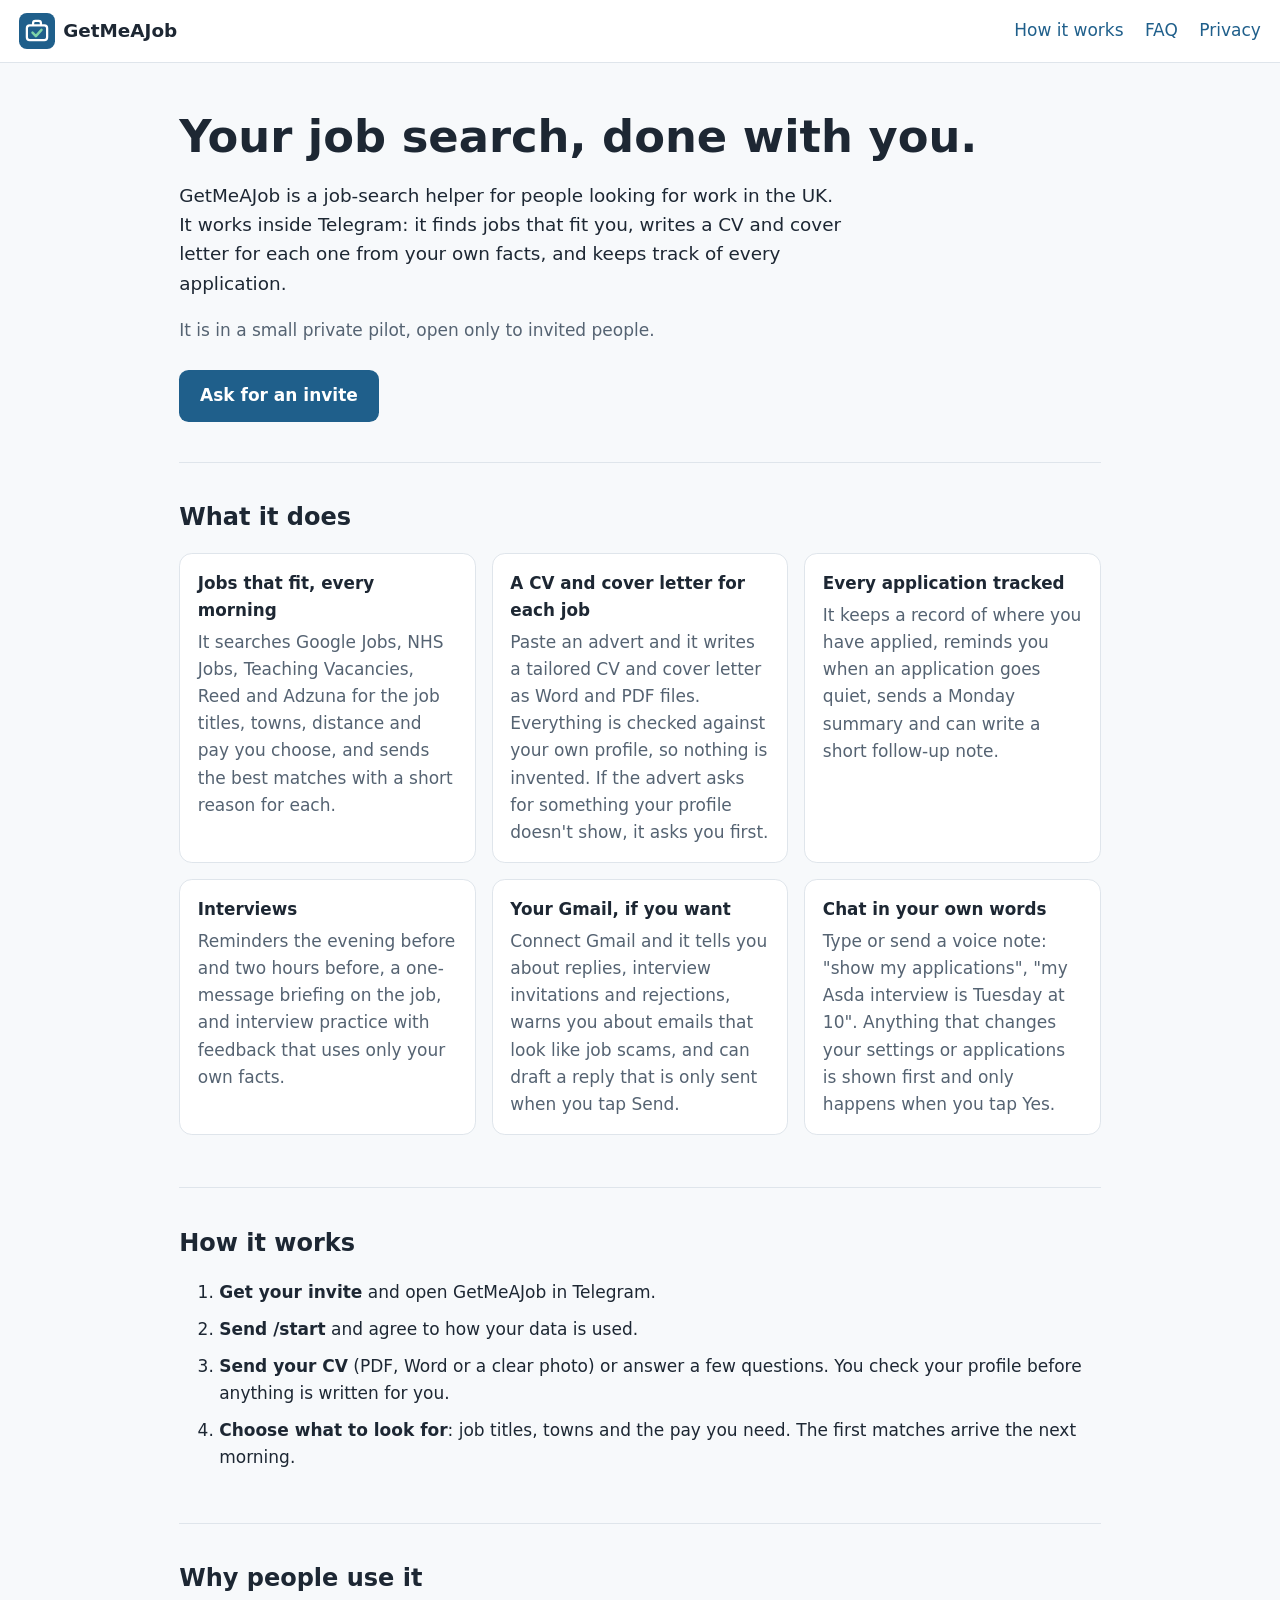
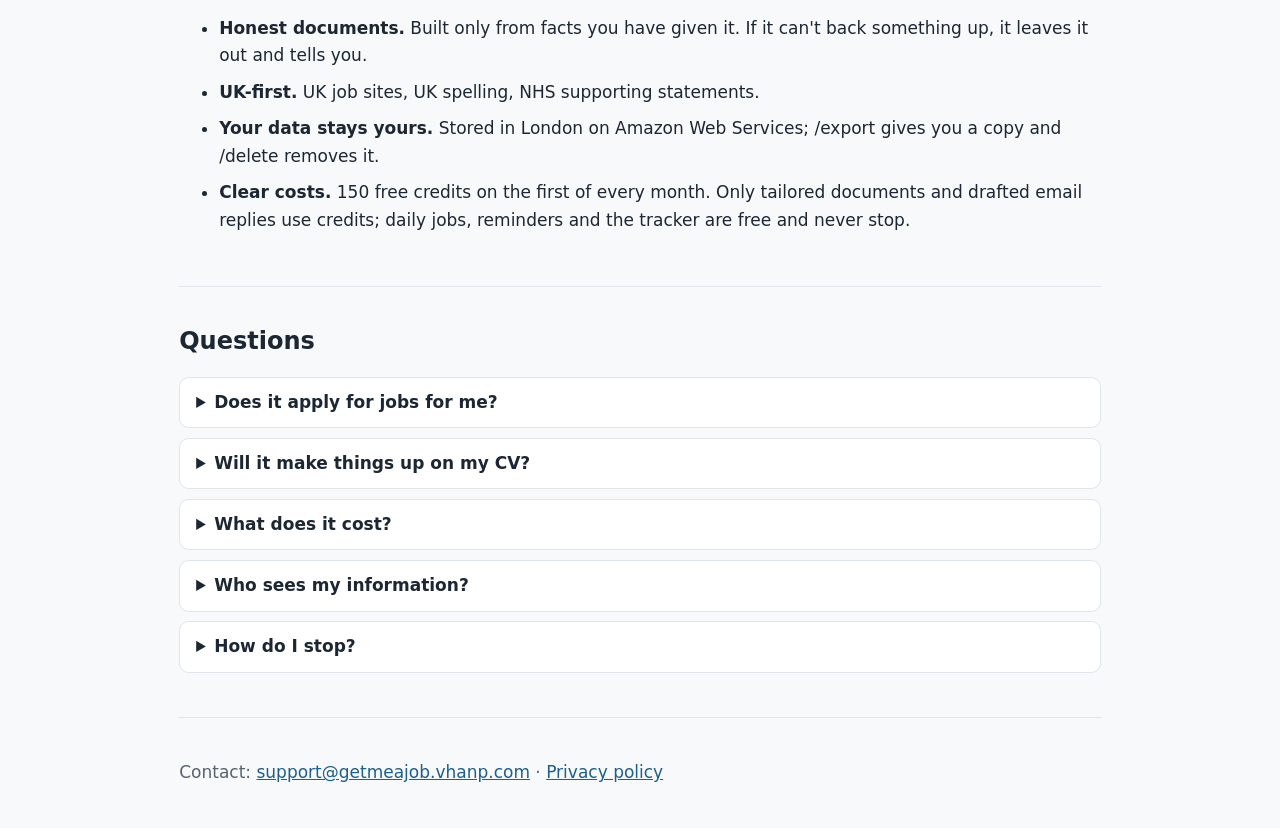
==== index.html @ 9c777a47 "feat: a professional home page and a logo; every claim from the bot's own fact sheet (GetMeAJob card" ====
<!doctype html>
<html lang="en-GB">
<head>
<meta charset="utf-8">
<meta name="viewport" content="width=device-width, initial-scale=1">
<title>GetMeAJob: your job search, done with you</title>
<meta name="description" content="A UK job-search helper in Telegram: daily matching jobs, a tailored CV and cover letter from your own facts, and every application tracked.">
<link rel="icon" href="logo.svg" type="image/svg+xml">
<link rel="stylesheet" href="home.css">
</head>
<body>
<header class="top">
  <a class="brand" href="./"><img src="logo.svg" alt="" width="36" height="36"> GetMeAJob</a>
  <nav><a href="#how">How it works</a> <a href="#faq">FAQ</a> <a href="privacy.html">Privacy</a></nav>
</header>

<main>
<section class="hero">
  <h1>Your job search, done with you.</h1>
  <p class="lead">GetMeAJob is a job-search helper for people looking for work in the UK. It works inside Telegram: it finds jobs that fit you, writes a CV and cover letter for each one from your own facts, and keeps track of every application.</p>
  <p class="pilot">It is in a small private pilot, open only to invited people.</p>
  <a class="button" href="mailto:support@getmeajob.vhanp.com?subject=GetMeAJob%20invite">Ask for an invite</a>
</section>

<section aria-labelledby="what">
  <h2 id="what">What it does</h2>
  <ul class="cards">
    <li><h3>Jobs that fit, every morning</h3><p>It searches Google Jobs, NHS Jobs, Teaching Vacancies, Reed and Adzuna for the job titles, towns, distance and pay you choose, and sends the best matches with a short reason for each.</p></li>
    <li><h3>A CV and cover letter for each job</h3><p>Paste an advert and it writes a tailored CV and cover letter as Word and PDF files. Everything is checked against your own profile, so nothing is invented. If the advert asks for something your profile doesn't show, it asks you first.</p></li>
    <li><h3>Every application tracked</h3><p>It keeps a record of where you have applied, reminds you when an application goes quiet, sends a Monday summary and can write a short follow-up note.</p></li>
    <li><h3>Interviews</h3><p>Reminders the evening before and two hours before, a one-message briefing on the job, and interview practice with feedback that uses only your own facts.</p></li>
    <li><h3>Your Gmail, if you want</h3><p>Connect Gmail and it tells you about replies, interview invitations and rejections, warns you about emails that look like job scams, and can draft a reply that is only sent when you tap Send.</p></li>
    <li><h3>Chat in your own words</h3><p>Type or send a voice note: "show my applications", "my Asda interview is Tuesday at 10". Anything that changes your settings or applications is shown first and only happens when you tap Yes.</p></li>
  </ul>
</section>

<section aria-labelledby="how">
  <h2 id="how">How it works</h2>
  <ol class="steps">
    <li><strong>Get your invite</strong> and open GetMeAJob in Telegram.</li>
    <li><strong>Send /start</strong> and agree to how your data is used.</li>
    <li><strong>Send your CV</strong> (PDF, Word or a clear photo) or answer a few questions. You check your profile before anything is written for you.</li>
    <li><strong>Choose what to look for</strong>: job titles, towns and the pay you need. The first matches arrive the next morning.</li>
  </ol>
</section>

<section aria-labelledby="why">
  <h2 id="why">Why people use it</h2>
  <ul class="why">
    <li><strong>Honest documents.</strong> Built only from facts you have given it. If it can't back something up, it leaves it out and tells you.</li>
    <li><strong>UK-first.</strong> UK job sites, UK spelling, NHS supporting statements.</li>
    <li><strong>Your data stays yours.</strong> Stored in London on Amazon Web Services; /export gives you a copy and /delete removes it.</li>
    <li><strong>Clear costs.</strong> 150 free credits on the first of every month. Only tailored documents and drafted email replies use credits; daily jobs, reminders and the tracker are free and never stop.</li>
  </ul>
</section>

<section aria-labelledby="faq">
  <h2 id="faq">Questions</h2>
  <details><summary>Does it apply for jobs for me?</summary><p>No. You apply yourself, on the employer's website or by email. GetMeAJob writes the documents and keeps track of where you have applied.</p></details>
  <details><summary>Will it make things up on my CV?</summary><p>No. Every document is checked against your own profile. If the advert asks for something you haven't told it, it asks you first, and it never puts in a number, employer or qualification you don't have.</p></details>
  <details><summary>What does it cost?</summary><p>Everyone gets 150 free credits on the first of each month. A tailored CV and cover letter uses 35, a CV only 10, a cover letter only 15, a general CV 20 and a drafted email reply 2. Everything else is free. Extra credits can be bought with Telegram Stars; nothing renews automatically.</p></details>
  <details><summary>Who sees my information?</summary><p>It is stored in the UK (London). To read your CV and write documents, text is sent to Anthropic, a US AI company; voice notes, if you use them, go to OpenAI. See the <a href="privacy.html">privacy policy</a> for the details.</p></details>
  <details><summary>How do I stop?</summary><p>Send /pause to stop the morning jobs, or /delete to remove everything held about you.</p></details>
</section>
</main>

<footer>
  <p>Contact: <a href="mailto:support@getmeajob.vhanp.com">support@getmeajob.vhanp.com</a> · <a href="privacy.html">Privacy policy</a></p>
</footer>
</body>
</html>
---- home.css ----
:root{--ink:#1d2733;--muted:#556372;--brand:#1f5f8b;--accent:#2f9e6a;--bg:#f7f9fb;--card:#fff;--line:#dfe5eb}
*{box-sizing:border-box}
body{margin:0;font:17px/1.6 system-ui,-apple-system,"Segoe UI",Roboto,Arial,sans-serif;color:var(--ink);background:var(--bg)}
a{color:var(--brand)}
.top{display:flex;justify-content:space-between;align-items:center;gap:1rem;flex-wrap:wrap;padding:.8rem 1.2rem;background:var(--card);border-bottom:1px solid var(--line)}
.brand{display:flex;align-items:center;gap:.5rem;font-weight:700;font-size:1.15rem;color:var(--ink);text-decoration:none}
nav a{margin-left:1rem;text-decoration:none}
main{max-width:60rem;margin:0 auto;padding:0 1.2rem}
section{padding:2.2rem 0;border-bottom:1px solid var(--line)}
.hero{padding:3rem 0 2.5rem}
h1{font-size:clamp(1.9rem,5vw,2.8rem);line-height:1.15;margin:0 0 .8rem}
h2{font-size:1.5rem;margin:0 0 1rem}
h3{font-size:1.05rem;margin:0 0 .3rem}
.lead{font-size:1.15rem;max-width:42rem}
.pilot{color:var(--muted)}
.button{display:inline-block;margin-top:.6rem;padding:.75rem 1.3rem;border-radius:.6rem;background:var(--brand);color:#fff;font-weight:600;text-decoration:none}
.button:hover,.button:focus{background:#174a6d}
.cards{list-style:none;padding:0;display:grid;gap:1rem;grid-template-columns:repeat(auto-fit,minmax(16rem,1fr))}
.cards li{background:var(--card);border:1px solid var(--line);border-radius:.8rem;padding:1rem 1.1rem}
.cards p{margin:0;color:var(--muted)}
.steps li,.why li{margin-bottom:.6rem}
details{background:var(--card);border:1px solid var(--line);border-radius:.6rem;padding:.7rem 1rem;margin-bottom:.6rem}
summary{cursor:pointer;font-weight:600}
footer{max-width:60rem;margin:0 auto;padding:1.5rem 1.2rem;color:var(--muted)}
a:focus-visible,summary:focus-visible{outline:3px solid var(--accent);outline-offset:2px}
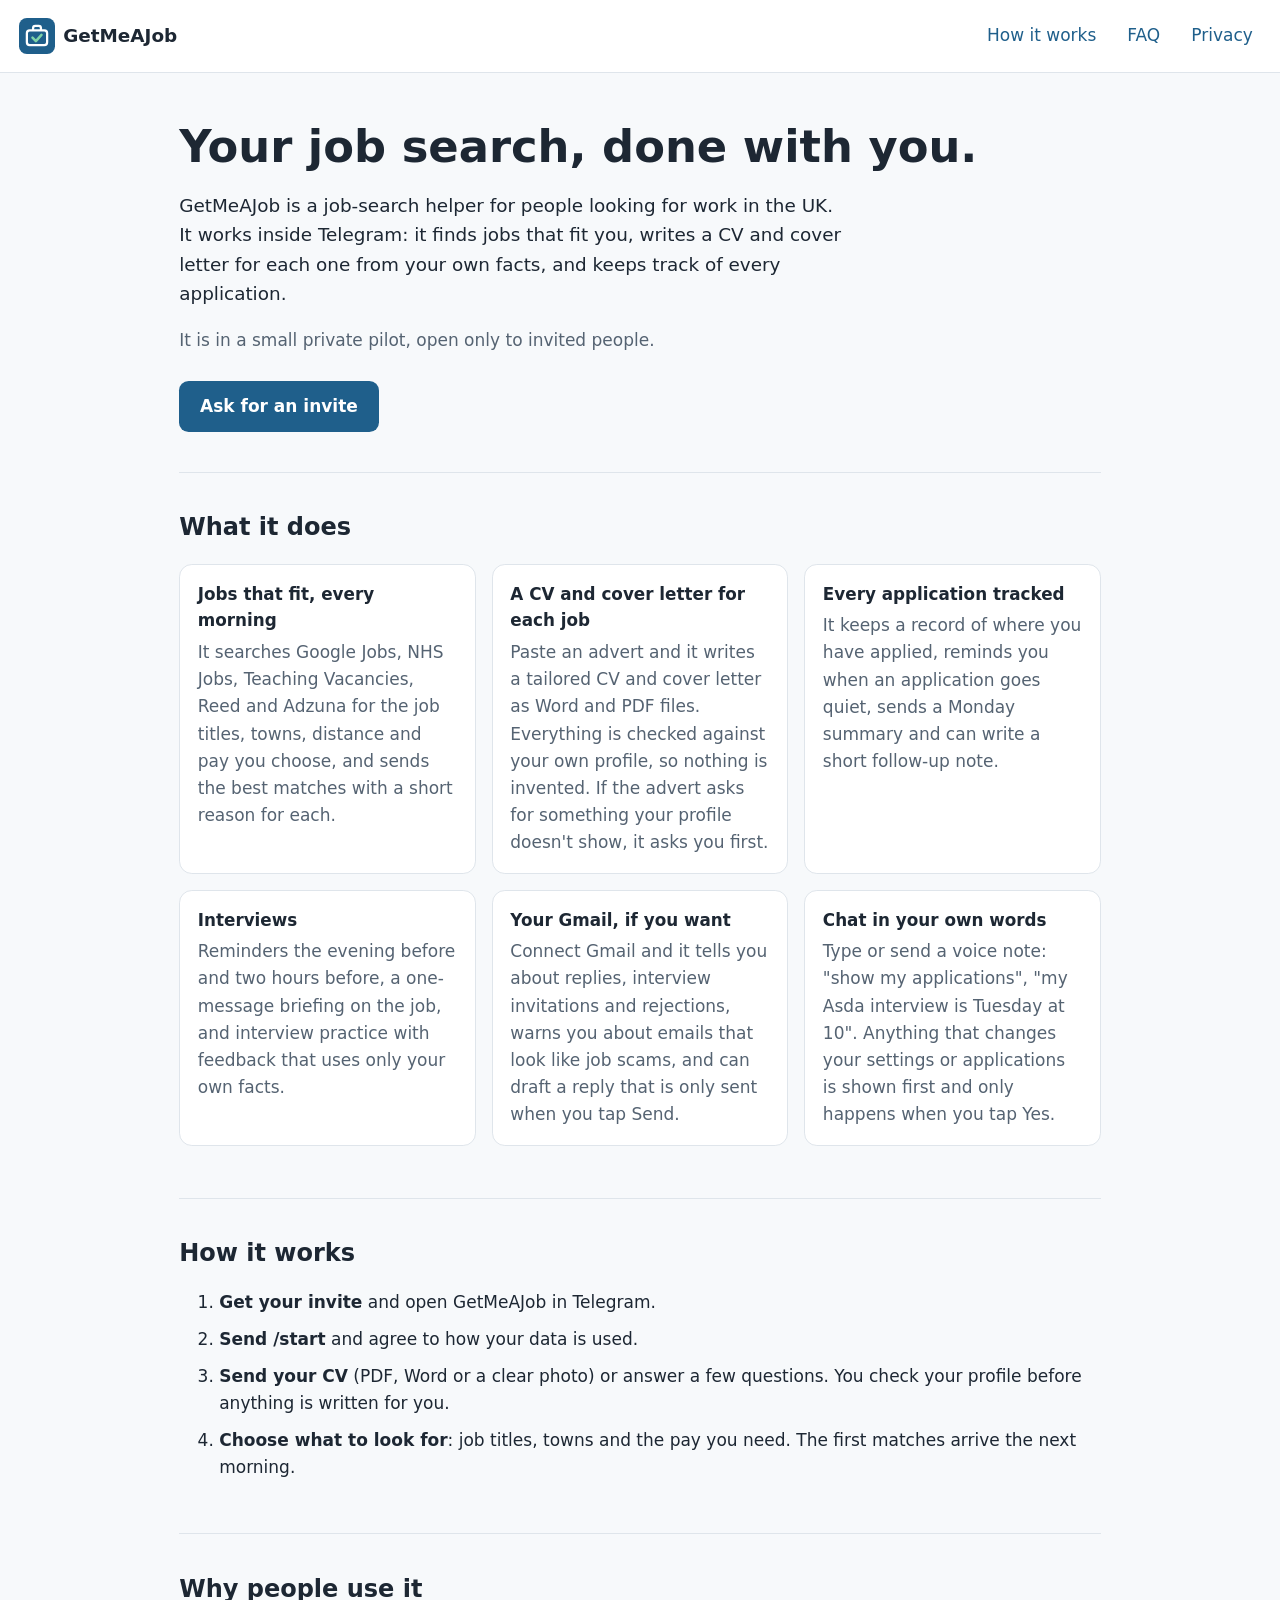
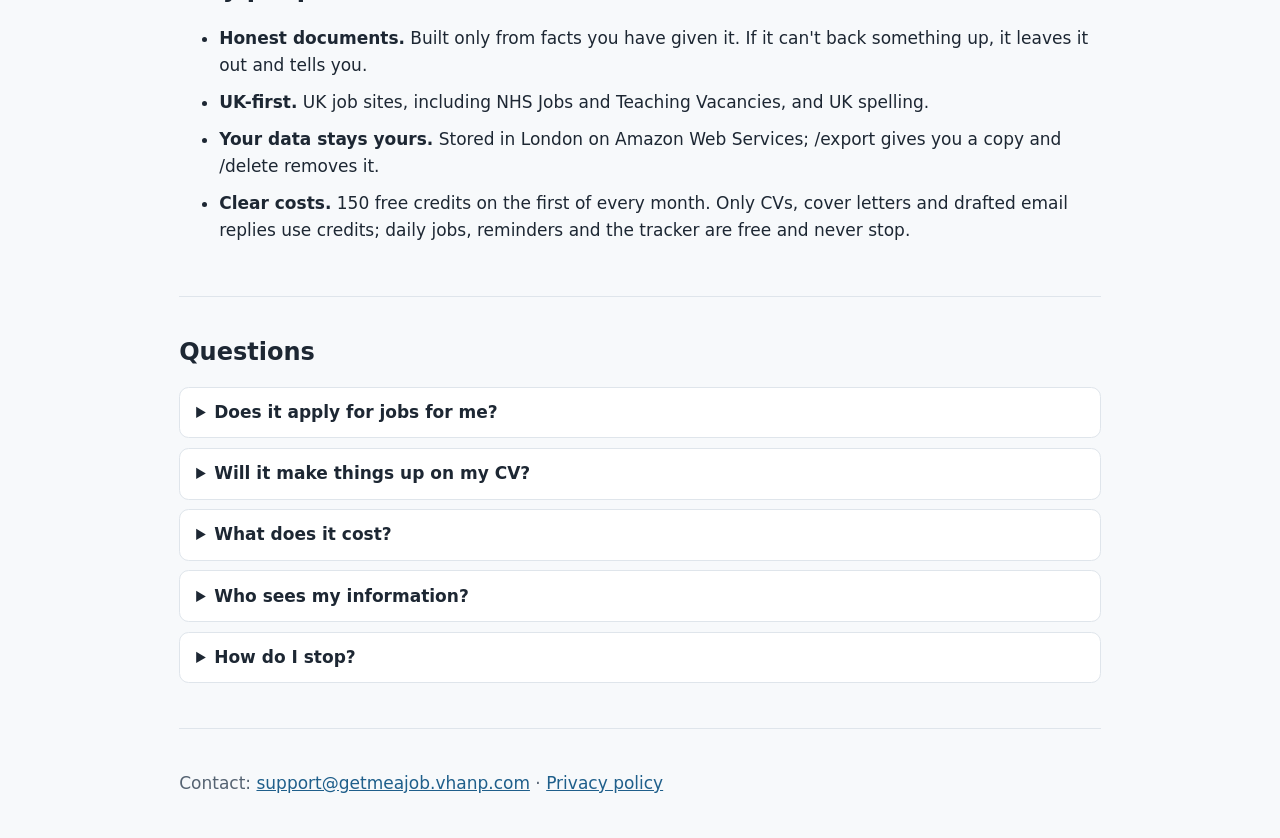
==== commit c5616c61: "fix: claims match the fact sheet exactly; the review log is mentioned; larger nav tap targets (revie" ====
--- a/index.html
+++ b/index.html
@@ -48,9 +48,9 @@
   <h2 id="why">Why people use it</h2>
   <ul class="why">
     <li><strong>Honest documents.</strong> Built only from facts you have given it. If it can't back something up, it leaves it out and tells you.</li>
-    <li><strong>UK-first.</strong> UK job sites, UK spelling, NHS supporting statements.</li>
+    <li><strong>UK-first.</strong> UK job sites, including NHS Jobs and Teaching Vacancies, and UK spelling.</li>
     <li><strong>Your data stays yours.</strong> Stored in London on Amazon Web Services; /export gives you a copy and /delete removes it.</li>
-    <li><strong>Clear costs.</strong> 150 free credits on the first of every month. Only tailored documents and drafted email replies use credits; daily jobs, reminders and the tracker are free and never stop.</li>
+    <li><strong>Clear costs.</strong> 150 free credits on the first of every month. Only CVs, cover letters and drafted email replies use credits; daily jobs, reminders and the tracker are free and never stop.</li>
   </ul>
 </section>
 
@@ -58,8 +58,8 @@
   <h2 id="faq">Questions</h2>
   <details><summary>Does it apply for jobs for me?</summary><p>No. You apply yourself, on the employer's website or by email. GetMeAJob writes the documents and keeps track of where you have applied.</p></details>
   <details><summary>Will it make things up on my CV?</summary><p>No. Every document is checked against your own profile. If the advert asks for something you haven't told it, it asks you first, and it never puts in a number, employer or qualification you don't have.</p></details>
-  <details><summary>What does it cost?</summary><p>Everyone gets 150 free credits on the first of each month. A tailored CV and cover letter uses 35, a CV only 10, a cover letter only 15, a general CV 20 and a drafted email reply 2. Everything else is free. Extra credits can be bought with Telegram Stars; nothing renews automatically.</p></details>
-  <details><summary>Who sees my information?</summary><p>It is stored in the UK (London). To read your CV and write documents, text is sent to Anthropic, a US AI company; voice notes, if you use them, go to OpenAI. See the <a href="privacy.html">privacy policy</a> for the details.</p></details>
+  <details><summary>What does it cost?</summary><p>Everyone gets 150 free credits on the first of each month. A tailored CV and cover letter uses 35, a CV only 10, a cover letter only 15, a general CV 20 and a drafted email reply 2. Everything else is free. Extra credits can be bought with Telegram Stars.</p></details>
+  <details><summary>Who sees my information?</summary><p>It is stored in the UK (London). To read your CV and write documents, text is sent to Anthropic, a US AI company; voice notes, if you use them, go to OpenAI. During the pilot, and only if you agree, the team can read your conversations with the bot for 30 days to improve it. See the <a href="privacy.html">privacy policy</a> for the details.</p></details>
   <details><summary>How do I stop?</summary><p>Send /pause to stop the morning jobs, or /delete to remove everything held about you.</p></details>
 </section>
 </main>
--- a/home.css
+++ b/home.css
@@ -4,7 +4,7 @@
 a{color:var(--brand)}
 .top{display:flex;justify-content:space-between;align-items:center;gap:1rem;flex-wrap:wrap;padding:.8rem 1.2rem;background:var(--card);border-bottom:1px solid var(--line)}
 .brand{display:flex;align-items:center;gap:.5rem;font-weight:700;font-size:1.15rem;color:var(--ink);text-decoration:none}
-nav a{margin-left:1rem;text-decoration:none}
+nav a{display:inline-block;margin-left:.6rem;padding:.6rem .5rem;text-decoration:none}
 main{max-width:60rem;margin:0 auto;padding:0 1.2rem}
 section{padding:2.2rem 0;border-bottom:1px solid var(--line)}
 .hero{padding:3rem 0 2.5rem}
